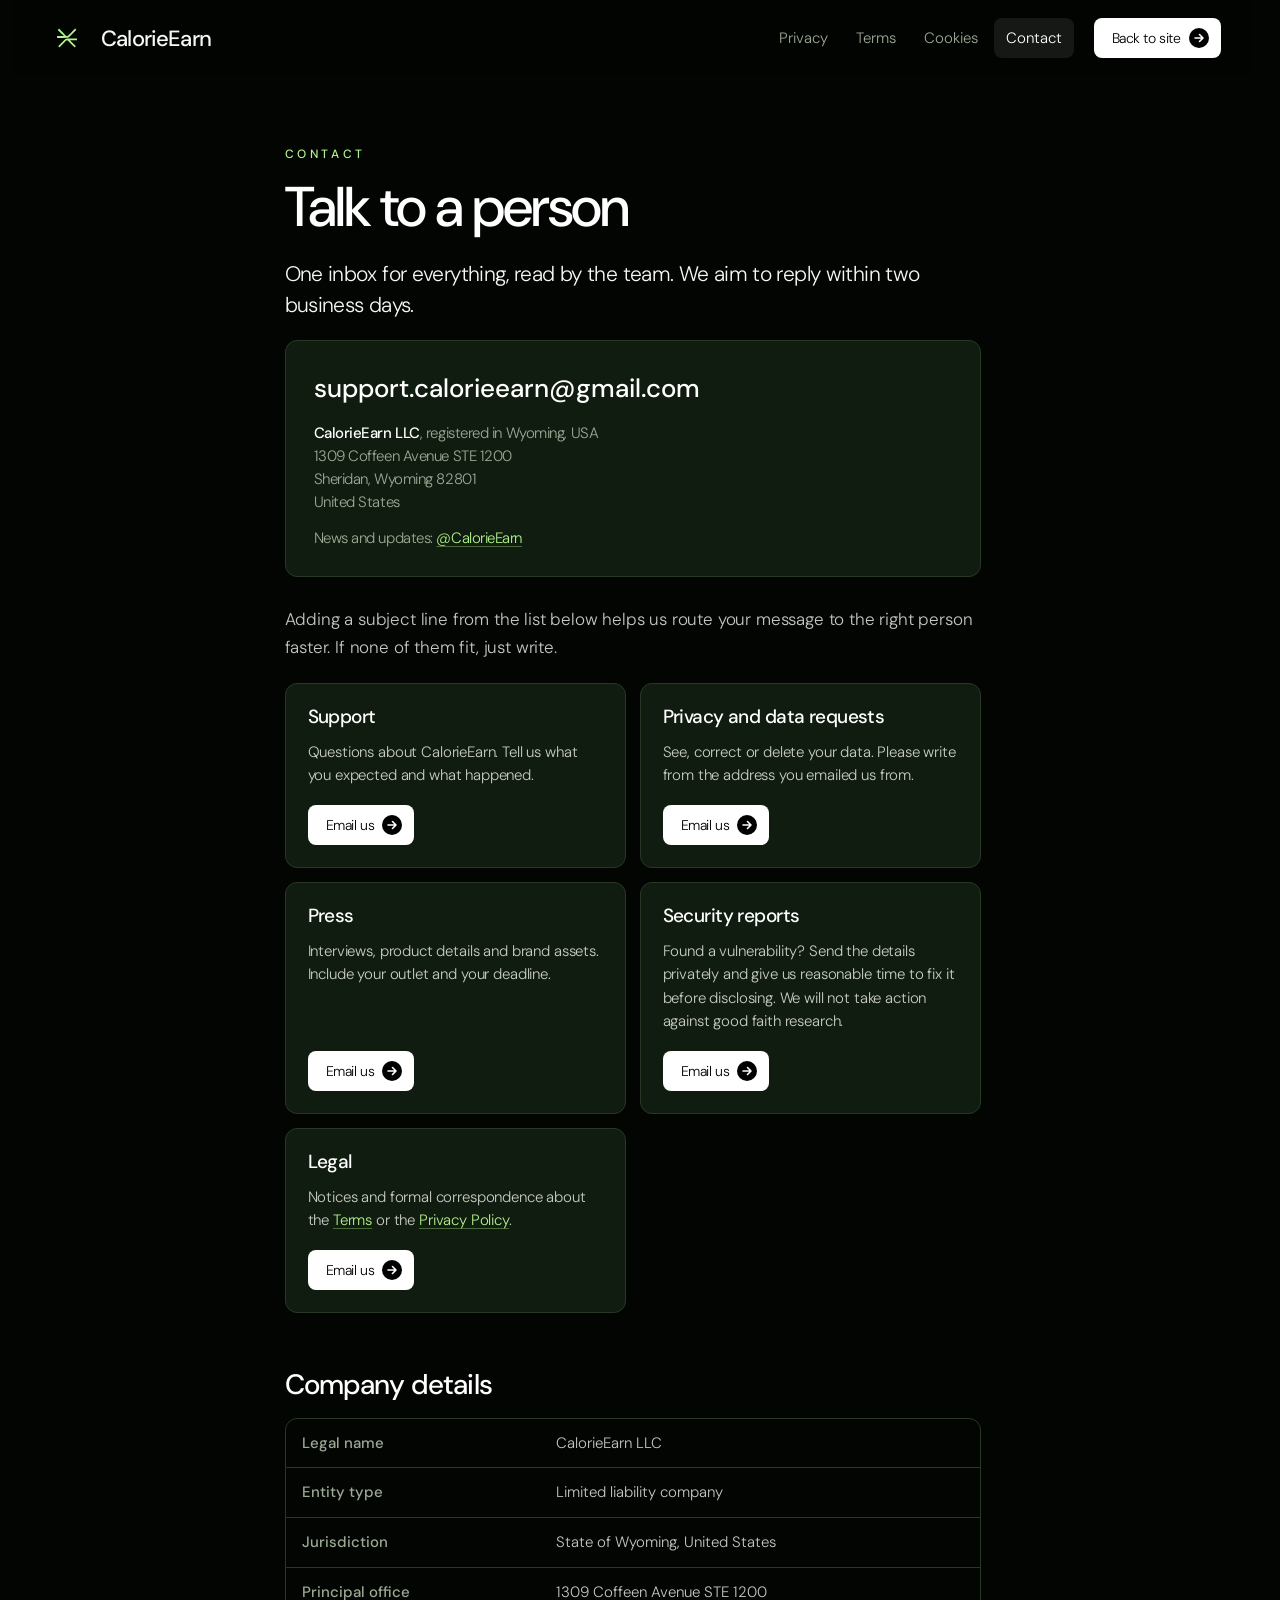
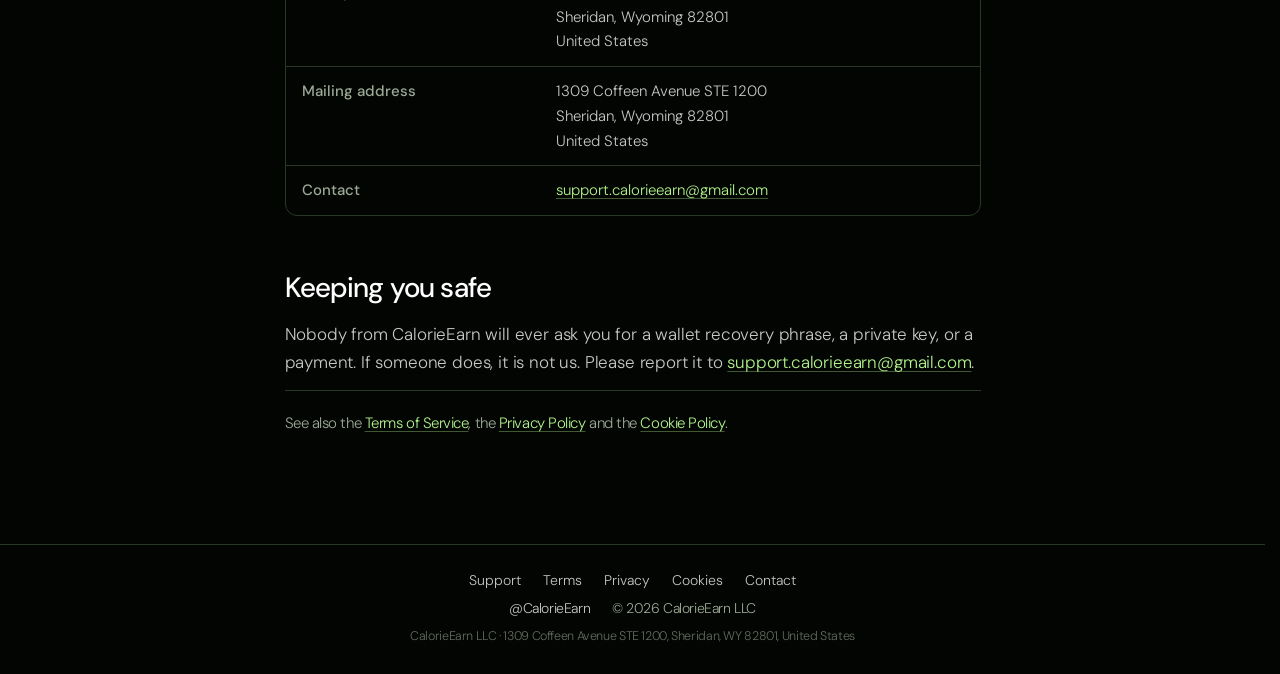
==== contact.html @ 096e0df4 "Legal pages, download buttons, CA off the navbar, clean URLs - Terms, Privacy, Cookies and Contact p" ====
<!doctype html>
<html lang="en">
<head>
<meta charset="utf-8">
<meta name="viewport" content="width=device-width,initial-scale=1">
<title>Contact · CalorieEarn</title>
<meta name="description" content="How to reach CalorieEarn LLC.">
<link rel="icon" href="/assets/logo.jpg">
<link rel="preconnect" href="https://fonts.googleapis.com">
<link rel="preconnect" href="https://fonts.gstatic.com" crossorigin>
<link href="https://fonts.googleapis.com/css2?family=DM+Sans:wght@300;400;500;600&family=Inter:wght@400;500;600;700&display=swap" rel="stylesheet">
<link rel="stylesheet" href="/css/style.css">
<link rel="stylesheet" href="/css/legal.css">
</head>
<body class="legal">
<svg width="0" height="0" style="position:absolute" aria-hidden="true">
  <symbol id="ce-mark" viewBox="0 0 1000 1000"><path d="M830.1 102.7C790.6 142.7, 738.6 195.2, 714.6 219.4C690.7 243.6, 648.1 286.8, 620.0 315.4C538.1 398.9, 543.6 393.9, 527.4 399.7C501.5 409.0, 478.5 406.4, 456.5 391.6C449.4 386.8, 425.3 362.8, 371.7 306.9C356.3 290.8, 316.3 250.3, 259.8 193.3C220.5 153.7, 180.3 112.7, 119.1 49.8C104.2 34.5, 100.8 32.0, 97.2 33.4C95.9 33.9, 82.2 47.2, 66.6 63.1C43.2 86.9, 38.2 92.5, 38.2 95.0C38.2 98.8, 53.3 114.8, 109.4 170.4C129.7 190.5, 153.7 214.4, 162.7 223.6C171.8 232.8, 213.9 275.3, 256.4 317.9C300.5 362.2, 333.9 396.6, 334.3 398.1C335.3 401.9, 332.6 404.1, 325.8 405.2C322.6 405.7, 252.2 405.7, 169.3 405.2C86.4 404.7, 15.9 404.6, 12.6 405.1C0.6 406.6, 0.0 409.2, 0.2 456.7L0.3 489.7 3.1 492.5L5.9 495.3 263.7 494.4L521.5 493.6 528.4 491.0C532.2 489.5, 538.6 488.0, 542.6 487.6C546.5 487.2, 551.8 486.0, 554.2 484.9C599.9 464.5, 580.5 481.7, 761.1 301.3C829.7 232.7, 904.1 158.4, 926.4 136.2C961.2 101.6, 967.0 95.4, 967.0 92.6C967.0 89.1, 967.0 89.1, 926.5 47.8C911.3 32.3, 908.7 30.0, 905.6 30.0C902.4 30.0, 894.8 37.4, 830.1 102.7M489.7 530.9C486.9 531.4, 482.8 532.6, 480.6 533.6C478.3 534.5, 472.8 535.8, 468.2 536.3C463.6 536.9, 457.8 538.4, 455.4 539.6C452.9 540.8, 449.2 542.2, 447.0 542.7C444.8 543.2, 438.3 546.0, 432.4 548.9C410.3 560.1, 405.6 564.1, 350.3 618.5C321.7 646.6, 285.7 682.0, 270.3 697.1C243.6 723.4, 211.6 755.1, 109.0 856.9C63.0 902.6, 62.9 902.7, 62.9 907.3C62.9 912.0, 63.3 912.4, 89.0 938.2C115.8 965.1, 120.2 968.6, 124.9 966.8C126.3 966.2, 141.1 951.9, 157.8 935.0C174.5 918.2, 223.8 868.6, 267.3 825.0C310.9 781.4, 371.7 720.4, 402.6 689.4C433.5 658.4, 460.8 631.8, 463.3 630.4C484.6 618.0, 504.1 615.7, 524.8 623.3C530.8 625.5, 537.9 628.6, 540.5 630.1C546.1 633.4, 588.5 675.4, 660.9 749.4C689.3 778.4, 723.0 812.5, 735.8 825.1C758.6 847.7, 803.4 893.4, 826.6 917.8C873.8 967.1, 876.8 970.0, 881.5 970.0C884.5 970.0, 916.3 939.7, 931.8 921.9C943.9 908.1, 943.9 907.9, 918.5 883.9C902.1 868.4, 838.2 805.3, 830.1 796.5C822.1 787.9, 778.1 743.1, 746.8 711.8C688.8 653.6, 664.9 628.9, 663.7 625.8C661.8 620.6, 663.1 617.6, 668.0 616.3C670.8 615.5, 724.8 615.1, 831.8 615.1C933.6 615.1, 992.6 614.7, 994.4 614.0C999.7 612.0, 1000.0 609.4, 999.7 570.8C999.4 536.6, 999.3 534.7, 997.2 532.6C995.0 530.3, 993.4 530.3, 744.9 530.2C607.3 530.1, 492.5 530.4, 489.7 530.9"/></symbol>
  <symbol id="arrow" viewBox="0 0 20 20"><path d="M6 10h8m-3.5-3.5L14 10l-3.5 3.5" fill="none" stroke="currentColor" stroke-width="1.6" stroke-linecap="round" stroke-linejoin="round"/></symbol>
</svg>
<a class="skip" href="#doc">Skip to content</a>
<header class="legal-top">
  <a class="brand" href="/" aria-label="CalorieEarn home"><span class="brand-ring" aria-hidden="true"><svg class="brand-mark" viewBox="0 0 1000 1000"><use href="#ce-mark"/></svg></span><span class="brand-name">CalorieEarn</span></a>
  <nav class="legal-nav" aria-label="Legal"><a href="/privacy">Privacy</a><a href="/terms">Terms</a><a href="/cookies">Cookies</a><a href="/contact" aria-current="page">Contact</a></nav>
  <a class="btn btn-light" href="/"><span class="btn-label">Back to site</span><span class="btn-ico"><svg><use href="#arrow"/></svg><svg><use href="#arrow"/></svg></span></a>
</header>

<main class="doc" id="doc">

  <p class="eyebrow">Contact</p>
  <h1>Talk to a person</h1>

  <p class="standfirst">
    One inbox for everything, read by the team. We aim to reply within two
    business days.
  </p>

  <div class="inbox">
    <a class="address" href="mailto:support.calorieearn@gmail.com">support.calorieearn@gmail.com</a>
    <p class="entity">
      <strong>CalorieEarn LLC</strong>, registered in Wyoming, USA<br>
      1309 Coffeen Avenue STE 1200<br>
      Sheridan, Wyoming 82801<br>
      United States
    </p>
    <p class="entity">
      News and updates: <a href="https://x.com/CalorieEarn" rel="me noopener" target="_blank">@CalorieEarn</a>
    </p>
  </div>

  <p>
    Adding a subject line from the list below helps us route your message to the
    right person faster. If none of them fit, just write.
  </p>

  <div class="routes">
    <div class="route">
      <h3>Support</h3>
      <p>
        Questions about CalorieEarn. Tell us what you expected and what happened.
      </p>
      <a class="btn btn-light" href="mailto:support.calorieearn@gmail.com?subject=Support"><span class="btn-label">Email us</span><span class="btn-ico"><svg><use href="#arrow"/></svg><svg><use href="#arrow"/></svg></span></a>
    </div>
    <div class="route">
      <h3>Privacy and data requests</h3>
      <p>
        See, correct or delete your data. Please write from the address you emailed us from.
      </p>
      <a class="btn btn-light" href="mailto:support.calorieearn@gmail.com?subject=Privacy%20request"><span class="btn-label">Email us</span><span class="btn-ico"><svg><use href="#arrow"/></svg><svg><use href="#arrow"/></svg></span></a>
    </div>
    <div class="route">
      <h3>Press</h3>
      <p>
        Interviews, product details and brand assets. Include your outlet and your deadline.
      </p>
      <a class="btn btn-light" href="mailto:support.calorieearn@gmail.com?subject=Press"><span class="btn-label">Email us</span><span class="btn-ico"><svg><use href="#arrow"/></svg><svg><use href="#arrow"/></svg></span></a>
    </div>
    <div class="route">
      <h3>Security reports</h3>
      <p>
        Found a vulnerability? Send the details privately and give us reasonable time to fix it before disclosing. We will not take action against good faith research.
      </p>
      <a class="btn btn-light" href="mailto:support.calorieearn@gmail.com?subject=Security%20report"><span class="btn-label">Email us</span><span class="btn-ico"><svg><use href="#arrow"/></svg><svg><use href="#arrow"/></svg></span></a>
    </div>
    <div class="route">
      <h3>Legal</h3>
      <p>
        Notices and formal correspondence about the <a href="/terms">Terms</a> or the <a href="/privacy">Privacy Policy</a>.
      </p>
      <a class="btn btn-light" href="mailto:support.calorieearn@gmail.com?subject=Legal"><span class="btn-label">Email us</span><span class="btn-ico"><svg><use href="#arrow"/></svg><svg><use href="#arrow"/></svg></span></a>
    </div>
  </div>

  <h2 id="company">Company details</h2>
  <div class="table-wrap">
    <table>
      <tbody>
        <tr><th>Legal name</th><td>CalorieEarn LLC</td></tr>
        <tr><th>Entity type</th><td>Limited liability company</td></tr>
        <tr><th>Jurisdiction</th><td>State of Wyoming, United States</td></tr>
        <tr><th>Principal office</th><td>1309 Coffeen Avenue STE 1200<br>Sheridan, Wyoming 82801<br>United States</td></tr>
        <tr><th>Mailing address</th><td>1309 Coffeen Avenue STE 1200<br>Sheridan, Wyoming 82801<br>United States</td></tr>
        <tr><th>Contact</th><td><a href="mailto:support.calorieearn@gmail.com">support.calorieearn@gmail.com</a></td></tr>
      </tbody>
    </table>
  </div>

  <h2 id="notfound">Keeping you safe</h2>
  <p>
    Nobody from CalorieEarn will ever ask you for a wallet recovery phrase, a private
    key, or a payment.
    If someone does, it is not us. Please report it to
    <a href="mailto:support.calorieearn@gmail.com?subject=Impersonation">support.calorieearn@gmail.com</a>.
  </p>

  <p class="doc-foot">
    See also the <a href="/terms">Terms of Service</a>, the
    <a href="/privacy">Privacy Policy</a> and the
    <a href="/cookies">Cookie Policy</a>.
  </p>

</main>

<footer class="foot legal-foot">
  <div class="wrap foot-bottom">
    <nav class="legal-links" aria-label="Legal">
      <a href="mailto:support.calorieearn@gmail.com">Support</a>
      <a href="/terms">Terms</a>
      <a href="/privacy">Privacy</a>
      <a href="/cookies">Cookies</a>
      <a href="/contact">Contact</a>
    </nav>
    <p><a href="https://x.com/CalorieEarn" target="_blank" rel="noopener">@CalorieEarn</a><span>© 2026 CalorieEarn LLC</span></p>
    <p class="legal-addr">CalorieEarn LLC · 1309 Coffeen Avenue STE 1200, Sheridan, WY 82801, United States</p>
  </div>
</footer>
</body>
</html>
---- css/style.css ----
/* ==========================================================
   CalorieEarn — landing page
   Type + buttons follow paceearn.run (DM Sans, 8px buttons)
   ========================================================== */

:root{
  --bg:#030503;
  --card:#111C10;
  --accent:#B1F58C;
  --text:#F6F8F4;
  --muted:#9CA995;
  --dim:rgba(156,169,149,.62);
  --line:#283824;
  --accent-soft:rgba(177,245,140,.14);
  --ease:cubic-bezier(.2,.8,.2,1);
  --nav-h:68px;
}

*{box-sizing:border-box;margin:0;padding:0}
/* scrollbar space is always reserved, so the page doesn't shift sideways when the intro unlocks scrolling */
html{background:var(--bg);-webkit-text-size-adjust:100%;overflow-x:clip;scrollbar-gutter:stable}
body{background:var(--bg);color:var(--text);font-family:"DM Sans",system-ui,sans-serif;font-weight:300;-webkit-font-smoothing:antialiased;overflow-x:clip}
img,svg{display:block}
a{color:inherit}
ul,ol{list-style:none}
::selection{background:var(--accent);color:var(--bg)}

.wrap{max-width:1240px;margin:0 auto;padding:0 32px}
.center{text-align:center}

/* ---------- Type (Pace scale) ---------- */
h1{font-size:80px;line-height:1;font-weight:500;letter-spacing:-.03em}
h2{font-size:48px;line-height:1.1;font-weight:500;letter-spacing:-.03em}
h3{font-size:28px;line-height:1.2;font-weight:500;letter-spacing:-.03em}
.eyebrow{font-size:12px;line-height:1;font-weight:500;letter-spacing:.3em;text-transform:uppercase;color:var(--accent);margin-bottom:20px}
.lead{font-size:20px;line-height:1.2;font-weight:300;letter-spacing:-.03em;color:var(--muted)}
p{font-size:16px;line-height:1.35;font-weight:300;letter-spacing:-.03em;color:var(--muted)}

/* ---------- Buttons (Pace shape; CalorieEarn hover: colour fills up from the bottom, arrow turns ↗) ---------- */
.btn{position:relative;display:inline-flex;align-items:center;justify-content:center;gap:8px;height:48px;padding:16px 16px 16px 24px;border-radius:8px;font:300 16px/1 "DM Sans",sans-serif;letter-spacing:-.03em;text-decoration:none;white-space:nowrap;overflow:hidden;isolation:isolate;transition:color .35s var(--ease),transform .25s var(--ease)}
.btn::after{content:"";position:absolute;inset:0;z-index:-1;transform:translateY(101%);transition:transform .5s var(--ease)}
.btn-label{position:relative}
.btn-ico{position:relative;width:20px;height:20px;border-radius:50%;flex:none;display:flex;align-items:center;justify-content:center;transition:background .35s var(--ease),color .35s var(--ease)}
.btn-ico svg{width:20px;height:20px;transition:transform .5s var(--ease)}
.btn-ico svg+svg{display:none}
.btn:hover::after{transform:translateY(0)}
.btn:hover .btn-ico svg{transform:rotate(-45deg)}
.btn:active{transform:scale(.97)}
.btn:focus-visible{outline:2px solid var(--accent);outline-offset:3px}

.btn-light{background:#fff;color:#000}
.btn-light::after{background:var(--accent)}
.btn-light .btn-ico{background:#000;color:#fff}
.btn-accent{background:var(--accent);color:var(--bg)}
.btn-accent::after{background:#fff}
.btn-accent .btn-ico{background:var(--bg);color:var(--accent)}
.btn-ghost{background:rgba(255,255,255,.1);color:#fff}
.btn-ghost::after{background:var(--accent)}
.btn-ghost:hover{color:var(--bg)}
.btn-ghost .btn-ico{color:#fff}
.btn-ghost:hover .btn-ico{background:var(--bg);color:var(--accent)}
.btn-row{display:flex;flex-wrap:wrap;gap:12px}
.btn-row.center{justify-content:center}

/* ---------- Nav: floats free at the top, morphs into a compact "island" capsule once you scroll ---------- */
.nav{position:fixed;inset:0 0 auto;z-index:50;display:flex;justify-content:center;pointer-events:none}
.nav-in{pointer-events:auto;width:100%;max-width:1240px;height:var(--nav-h);margin-top:0;padding:0 32px;display:flex;align-items:center;justify-content:space-between;gap:24px;border:1px solid transparent;border-radius:28px;background:rgba(10,18,9,0);transition:max-width .7s var(--ease),height .6s var(--ease),margin-top .6s var(--ease),padding .6s var(--ease),background-color .5s ease,border-color .5s ease}
.nav.compact .nav-in{max-width:1240px;height:58px;margin-top:12px;padding:0 8px 0 10px;background:rgba(10,18,9,.96);border-color:var(--line)}
.nav .btn{height:40px;padding:12px 12px 12px 18px;font-size:14px}
.menu{display:flex;align-items:center;gap:10px}
.links{margin-right:6px}
.links{display:flex}
.links a{position:relative;padding:12px 12px;font-size:16px;line-height:16px;font-weight:300;letter-spacing:-.03em;color:var(--muted);text-decoration:none;transition:color .25s ease}
.links a::after{content:"";position:absolute;left:12px;right:12px;bottom:5px;height:1.5px;border-radius:1px;background:var(--accent);transform:scaleX(0);transform-origin:right;transition:transform .45s var(--ease)}
.links a:hover,.links a.active{color:#fff}
.links a:hover::after,.links a.active::after{transform:scaleX(1);transform-origin:left}
.links a:focus-visible{outline:2px solid var(--accent);outline-offset:-2px}

.brand{display:flex;align-items:center;gap:12px;font-size:22px;font-weight:500;letter-spacing:-.03em;text-decoration:none}
.brand img{width:30px;height:30px;border-radius:8px}
.brand:focus-visible{outline:2px solid var(--accent);outline-offset:4px;border-radius:8px}
/* scroll progress: a ring around the logo, like the app's calorie ring */
.brand-ring{position:relative;width:44px;height:44px;flex:none;display:flex;align-items:center;justify-content:center}
.brand-ring img{width:30px;height:30px;border-radius:50%}
/* the logo mark on its own: just the crossing-arrow lines, no tile behind them */
.brand-ring .brand-mark{position:static;width:20px;height:20px;transform:none;fill:var(--accent)}
.nav.compact .brand-name{font-size:19px}
.brand-name{transition:font-size .5s var(--ease)}

.burger{display:none;position:relative;width:44px;height:44px;border-radius:22px;border:1px solid rgba(255,255,255,.1);background:rgba(255,255,255,.06);cursor:pointer}
.burger i{position:absolute;left:13px;width:18px;height:1.5px;background:#fff;border-radius:2px;transition:transform .4s var(--ease),top .4s var(--ease)}
.burger i:first-child{top:17px}
.burger i:last-child{top:25px}
.nav.open .burger i:first-child{top:21px;transform:rotate(45deg)}
.nav.open .burger i:last-child{top:21px;transform:rotate(-45deg)}
.burger:focus-visible{outline:2px solid var(--accent);outline-offset:3px}
.sheet{display:none}

/* Contract address: short in the pill, full address in a drop-down on hover, copies on click */
.ca{position:relative;flex:none;display:inline-flex;align-items:center;gap:9px;height:40px;padding:0 13px 0 5px;border-radius:20px;border:1px solid rgba(177,245,140,.22);background:rgba(177,245,140,.06);color:var(--text);font:400 14px/1 "DM Sans",sans-serif;letter-spacing:-.01em;font-variant-numeric:tabular-nums;cursor:pointer;transition:border-color .3s ease,background-color .3s ease,color .3s ease}
.ca-tag{height:30px;padding:0 10px;border-radius:15px;display:flex;align-items:center;background:var(--accent);color:var(--bg);font-size:11px;font-weight:600;letter-spacing:.12em;transition:background-color .3s ease,color .3s ease}
.ca-v{min-width:5.2em;color:var(--muted);transition:color .3s ease}
.ca-ico{position:relative;width:16px;height:16px;color:var(--muted)}
.ca-ico svg{position:absolute;inset:0;width:16px;height:16px;transition:transform .4s var(--ease),opacity .25s ease}
.ca .i-tick{opacity:0;transform:scale(.3) rotate(-30deg)}
.ca:hover{border-color:rgba(177,245,140,.6);background:rgba(177,245,140,.1)}
.ca:hover .ca-v{color:var(--text)}
.ca:focus-visible{outline:2px solid var(--accent);outline-offset:3px}
.ca.copied{background:var(--accent);border-color:var(--accent)}
.ca.copied .ca-tag{background:var(--bg);color:var(--accent)}
.ca.copied .ca-v,.ca.copied .ca-ico{color:var(--bg)}
.ca.copied .i-copy{opacity:0;transform:scale(.3)}
.ca.copied .i-tick{opacity:1;transform:none}
.sheet-row{display:flex;align-items:center;gap:10px;margin-top:16px}
.foot-icons{display:flex;gap:10px}

.icon-btn{position:relative;display:inline-flex;align-items:center;justify-content:center;width:40px;height:40px;border-radius:50%;background:rgba(255,255,255,.1);color:#fff;overflow:hidden;transition:background .25s ease,transform .35s var(--ease)}
.icon-btn svg{width:18px;height:18px;transition:transform .45s var(--ease)}
.icon-btn:hover{background:rgba(255,255,255,.18);transform:translateY(-2px)}
.icon-btn:hover svg{transform:scale(1.18) rotate(-8deg)}
.icon-btn:focus-visible{outline:2px solid var(--accent);outline-offset:3px}

/* The 3D phone's canvas: fixed over the page, fades in once the model is loaded */
/* sized to a box around the phone and moved with it by js/phone3d.js (translate) */
.stage{position:fixed;left:0;top:0;z-index:2;pointer-events:none;opacity:0;transform:scale(.96);transition:opacity 1.2s ease,transform 1.4s var(--ease)}
.stage.is-in{opacity:1;transform:none}
main,.foot{position:relative;z-index:1}

/* ==========================================================
   HERO
   ========================================================== */
/* no overflow clip: the hero's light continues past its bottom edge and fades out into How it works */
.hero{position:relative;min-height:100vh;min-height:100svh;display:flex;align-items:center;padding:calc(var(--nav-h) + 40px) 0 80px}
.hero>.wrap{position:relative;z-index:1}
.hero-in{width:100%}
.hero .col{max-width:640px}
.hero h1{margin:24px 0 28px}
.hero .lead{max-width:30em;margin-bottom:40px}
.status-pill{display:inline-flex;align-items:center;gap:10px;height:32px;padding:0 14px;border-radius:999px;background:rgba(255,255,255,.05);border:1px solid rgba(255,255,255,.1);font-size:14px;font-weight:400;letter-spacing:-.02em;color:var(--muted)}
.status-pill b{position:relative;width:7px;height:7px;border-radius:50%;background:var(--accent)}
/* ping ring: scale + opacity only (compositor), not an animated box-shadow (repaints every frame) */
.status-pill b::after{content:"";position:absolute;inset:0;border-radius:50%;background:var(--accent);animation:ping 2.4s var(--ease) infinite}
@keyframes ping{0%{transform:scale(1);opacity:.55}70%,100%{transform:scale(3.4);opacity:0}}

/* ==========================================================
   SECTIONS — text on one side, the phone flies on the other
   ========================================================== */
.sec{position:relative;padding:260px 0}
.col{max-width:540px}
.col.right{margin-left:auto}
.col h2{margin-bottom:24px}
.col .lead+.lead{margin-top:18px}
.col .lead+.ticks,.col h2+.ticks{margin-top:32px}

/* How it works: pinned while scrolling walks the four steps */
.how{position:relative;height:500vh}
.how-pin{position:sticky;top:0;height:100vh;height:100svh;display:flex;align-items:center;padding-top:var(--nav-h)}
.how-pin>.wrap{width:100%}
.how .col{max-width:640px}
.loop{position:relative;margin-top:44px}
.loop-line{position:absolute;left:21px;width:2px;top:var(--lt,22px);height:var(--lh,0px);border-radius:2px;background:var(--line)}
.loop-line i{position:absolute;inset:0;border-radius:2px;background:var(--accent);transform-origin:top;transform:scaleY(var(--fill,0))}
.loop li{position:relative;display:grid;grid-template-columns:44px 1fr;gap:22px;align-items:start;padding:14px 0}
.loop .n{position:relative;z-index:1;width:44px;height:44px;border-radius:50%;background:var(--bg);border:1px solid var(--line);display:flex;align-items:center;justify-content:center;font-size:16px;font-weight:500;color:var(--dim);transition:background .45s ease,border-color .45s ease,color .45s ease,transform .5s var(--ease)}
.loop h3{font-size:28px;line-height:44px;color:rgba(246,248,244,.32);transition:color .45s ease}
.loop .d{display:grid;grid-template-rows:0fr;transition:grid-template-rows .55s var(--ease)}
.loop .d>p{overflow:hidden;font-size:18px;opacity:0;transform:translateY(-6px);transition:opacity .35s ease,transform .5s var(--ease)}
.loop li.done .n{border-color:var(--accent);color:var(--accent)}
.loop li.done h3{color:rgba(246,248,244,.55)}
.loop li.on .n{background:var(--accent);border-color:var(--accent);color:var(--bg);transform:scale(1.12)}
.loop li.on h3{color:var(--text)}
.loop li.on .d{grid-template-rows:1fr}
.loop li.on .d>p{opacity:1;transform:none;transition-delay:.08s}

.ticks{display:flex;flex-direction:column;gap:14px}
.ticks li{position:relative;padding-left:30px;font-size:18px;line-height:1.35;letter-spacing:-.03em;color:var(--text)}
.ticks li::before{content:"";position:absolute;left:0;top:.62em;width:16px;height:2px;border-radius:1px;background:var(--accent)}

.fine{margin-top:28px;font-size:14px;color:var(--dim)}

.final{padding-bottom:200px}
.final-spot{height:min(52vh,520px);margin:0 auto 48px}
.m-spot{display:none}
.final h2{font-size:64px;line-height:1.02;max-width:14em;margin:28px auto 22px}
.final .lead{max-width:32em;margin:0 auto 40px}


/* ==========================================================
   VISUALS: cards, compare (flat: solid fills + 1px borders, no glows or shadows)
   (all animation is transform/opacity only, so it stays on the compositor)
   ========================================================== */
.hero h1 .g{color:var(--accent)}


/* small cards with an icon */
.minis{display:grid;gap:12px;margin-top:36px}
.minis.three{grid-template-columns:repeat(3,1fr)}
.minis.two{grid-template-columns:repeat(2,1fr)}
.mini{position:relative;display:flex;flex-direction:column;gap:16px;padding:20px;border-radius:18px;background:var(--card);border:1px solid var(--line);transition:border-color .35s ease,background-color .35s ease}
.mini.row{flex-direction:row;align-items:center;gap:16px}
.mini b{font-size:17px;line-height:1.25;font-weight:500;letter-spacing:-.02em;color:var(--text)}
.mini small{display:block;margin-top:4px;font-size:14px;line-height:1.35;color:var(--muted);letter-spacing:-.01em}
.mi{flex:none;width:42px;height:42px;border-radius:12px;display:flex;align-items:center;justify-content:center;background:var(--accent-soft);color:var(--accent);transition:transform .5s var(--ease),background-color .35s ease,color .35s ease}
.mi svg{width:21px;height:21px}
.mini:hover{border-color:rgba(177,245,140,.4)}
.mini:hover .mi{transform:scale(1.08) rotate(-6deg);background:var(--accent);color:var(--bg)}

/* rewarded for / not for */
.compare{display:grid;grid-template-columns:1fr 1fr;gap:12px;margin:32px 0 30px}
.cmp{padding:20px 22px;border-radius:18px;border:1px solid var(--line);background:var(--card)}
.cmp.yes{border-color:rgba(177,245,140,.45)}
.cmp-h{display:block;margin-bottom:14px;font-size:12px;font-weight:500;letter-spacing:.24em;text-transform:uppercase;color:var(--muted)}
.cmp.yes .cmp-h{color:var(--accent)}
.cmp li{position:relative;padding:7px 0 7px 26px;font-size:16px;line-height:1.3;letter-spacing:-.02em;color:var(--text)}
.cmp li::before{content:"";position:absolute;left:0;top:9px;width:16px;height:16px;border-radius:50%;background:var(--accent) url("data:image/svg+xml,%3Csvg xmlns='http://www.w3.org/2000/svg' viewBox='0 0 20 20'%3E%3Cpath d='m6 10.5 2.6 2.6L14 7.6' fill='none' stroke='%23030503' stroke-width='2.2' stroke-linecap='round' stroke-linejoin='round'/%3E%3C/svg%3E") center/16px no-repeat}
.cmp.no li{color:var(--muted);text-decoration:line-through;text-decoration-color:rgba(156,169,149,.45)}
.cmp.no li::before{background:rgba(255,255,255,.07) url("data:image/svg+xml,%3Csvg xmlns='http://www.w3.org/2000/svg' viewBox='0 0 20 20'%3E%3Cpath d='M7 7l6 6M13 7l-6 6' fill='none' stroke='%239CA995' stroke-width='1.8' stroke-linecap='round'/%3E%3C/svg%3E") center/16px no-repeat}

.minis.stack{grid-template-columns:1fr;margin-top:32px}

/* ---------- Text motion (Coldly's, without the blur) ---------- */
/* headings: words come in one after another */
.words-in .w{display:inline-block;opacity:0;transform:translateY(.25em);transition:opacity 1.1s var(--ease),transform 1.1s var(--ease);transition-delay:calc(var(--i) * 70ms)}
.words-in.in .w{opacity:1;transform:none}
/* section paragraphs: letters fill in as you scroll */
.fill .fw{display:inline-block;white-space:nowrap}
.fill .ch{opacity:var(--o,.2)}
/* key words: a green highlight sweeps in underneath */
.hl{font-style:normal;background:linear-gradient(transparent 62%,rgba(177,245,140,.28) 62%,rgba(177,245,140,.28) 92%,transparent 92%) no-repeat 0 0/0% 100%;transition:background-size 1.1s var(--ease) .9s}
.in .hl{background-size:100% 100%}


/* ---------- Background: tone shift per section + big faint line drawings ---------- */
/* a deep green layer whose opacity follows the scroll (set in main.js); body stays transparent so it shows */
body{background:transparent}
.bg-tone{position:fixed;inset:0;z-index:0;pointer-events:none;background:#081709;opacity:0;will-change:opacity}
/* each section's drawing sits on the phone's side, behind it, and drifts slowly (transform set in main.js) */
.sec>.wrap{position:relative;z-index:1}
.bg-art{position:absolute;z-index:0;top:50%;width:min(68vh,640px);height:auto;margin-top:calc(min(68vh,640px) / -2);color:rgba(177,245,140,.085);pointer-events:none;will-change:transform}
.bg-art.left{left:max(2vw,calc(50% - 620px))}
.bg-art.right{right:max(2vw,calc(50% - 620px))}


/* ---------- Intro: logo ring fills while the phone loads ---------- */
.intro{position:fixed;inset:0;z-index:100;display:flex;align-items:center;justify-content:center;background:var(--bg);transition:opacity .8s ease,visibility 0s linear .8s}
.intro.done{opacity:0;visibility:hidden}
.intro-ring{position:relative;width:120px;height:120px;display:flex;align-items:center;justify-content:center}
.intro-ring svg{position:absolute;inset:0;width:120px;height:120px;transform:rotate(-90deg)}
.intro-ring circle{fill:none;stroke-width:2.5}
.intro-ring .ring-track{stroke:var(--line)}
.intro-fill{stroke:var(--accent);stroke-linecap:round;stroke-dasharray:351.86;stroke-dashoffset:351.86}
.intro-ring img{width:72px;height:72px;border-radius:50%}
.intro-ring .intro-mark{position:static;width:64px;height:64px;transform:none;fill:var(--accent)}
html.intro-on,html.intro-on body{overflow:hidden}

/* ---------- Final: the actions you can actually take right now ---------- */
.final-actions{display:flex;justify-content:center;flex-wrap:wrap;gap:12px}
.btn-big{height:56px;padding:18px 18px 18px 22px;font-size:18px;gap:10px}
.btn-brand{width:18px;height:18px;flex:none}
.btn .btn-brand{position:relative}
.nav .nav-dl{padding:12px 16px 12px 14px;gap:7px}
.nav .nav-dl .btn-brand{width:16px;height:16px}
.btn-row-2{margin-top:12px}
.final-actions-2{margin-top:12px}
.final-ca{display:flex;flex-direction:column;align-items:center;gap:12px;margin-top:40px}
.final-ca-label{font-size:12px;font-weight:500;letter-spacing:.3em;text-transform:uppercase;color:var(--dim)}
.ca-big{height:52px;padding:0 18px 0 7px;border-radius:26px;font-size:16px}
.ca-big .ca-tag{height:38px;padding:0 13px;border-radius:19px;font-size:12px}
.ca-big .ca-v{min-width:0}

/* ==========================================================
   FOOTER
   ========================================================== */
.foot{border-top:1px solid var(--line);padding:110px 0 0;overflow:hidden}
.foot-hero{display:flex;align-items:center;gap:44px;margin-bottom:96px}
.foot-logo-wrap{position:relative;flex:none}
.foot-logo{position:relative;display:block;width:150px;height:150px;border-radius:36px;border:1px solid var(--line)}
.foot-tag{font-size:56px;line-height:1.02;font-weight:500;letter-spacing:-.035em;color:var(--text)}
.foot-tag span{color:var(--accent)}
.foot-top{display:grid;grid-template-columns:1.6fr 1fr 1fr;gap:48px}
.foot-brand{display:flex;flex-direction:column;align-items:flex-start;gap:20px}
.foot-brand p{max-width:26em;font-size:16px}
.foot-col{display:flex;flex-direction:column;gap:14px}
.foot-col h4{font-size:12px;line-height:1;font-weight:500;letter-spacing:.3em;text-transform:uppercase;color:var(--dim);margin-bottom:8px}
.foot-col a,.to-top{position:relative;align-self:flex-start;font-size:16px;letter-spacing:-.03em;color:var(--muted);text-decoration:none;transition:color .25s ease}
.foot-col a::after,.to-top::after{content:"";position:absolute;left:0;right:0;bottom:-3px;height:1px;background:currentColor;transform:scaleX(0);transform-origin:right;transition:transform .45s var(--ease)}
.foot-col a:hover,.to-top:hover{color:#fff}
.foot-col a:hover::after,.to-top:hover::after{transform:scaleX(1);transform-origin:left}
.foot-col a:focus-visible,.to-top:focus-visible{outline:2px solid var(--accent);outline-offset:3px}
.foot-note{margin-top:72px;padding-top:28px;padding-right:max(0px,calc(100% - 52em));border-top:1px solid var(--line);font-size:13px;color:var(--dim)}
.foot-credit{margin-top:12px;font-size:12px;color:var(--dim)}
.foot-credit a{color:inherit;text-decoration:underline;text-decoration-color:rgba(156,169,149,.35);text-underline-offset:2px;transition:color .25s ease}
.foot-credit a:hover{color:var(--text)}
.foot-bottom{display:flex;flex-direction:column;align-items:center;gap:10px;margin-top:72px;padding-top:28px;border-top:1px solid var(--line);padding-bottom:48px;font-size:14px;color:var(--muted);text-align:center}
.foot-bottom p,.legal-links{display:flex;flex-wrap:wrap;justify-content:center;gap:6px 22px;font-size:14px;color:var(--muted)}
.foot-bottom a{color:rgba(246,248,244,.8);text-decoration:none;transition:color .25s ease}
.foot-bottom a:hover{color:#fff}
.foot-bottom p.legal-addr{font-size:12.5px;color:var(--dim)}
.to-top{font-size:14px}
.to-top span{display:inline-block;transition:transform .35s var(--ease)}
.to-top:hover span{transform:translateY(-3px)}

/* ==========================================================
   Responsive
   ========================================================== */
@media (max-width:1100px){
  h1{font-size:64px}
}
@media (max-width:900px){
  .menu{display:none}
  .burger{display:block}
  .sheet{display:flex;flex-direction:column;gap:4px;position:fixed;left:0;right:0;top:var(--nav-h);padding:12px 16px 24px;background:rgba(3,5,3,.97);backdrop-filter:blur(14px);-webkit-backdrop-filter:blur(14px);border-bottom:1px solid var(--line);clip-path:inset(0 0 100% 0);visibility:hidden;transition:clip-path .55s var(--ease),visibility 0s linear .55s}
  .nav.open .sheet{clip-path:inset(0 0 0 0);visibility:visible;transition:clip-path .55s var(--ease)}
  .nav.open{background:rgba(3,5,3,.97)}
  .sheet a:not(.btn){padding:14px 0;font-size:28px;font-weight:500;letter-spacing:-.03em;text-decoration:none;border-bottom:1px solid var(--line);opacity:0;transform:translateY(-8px);transition:opacity .4s ease,transform .5s var(--ease)}
  .nav.open .sheet a:not(.btn){opacity:1;transform:none}
  .sheet a:nth-child(2){transition-delay:.04s}.sheet a:nth-child(3){transition-delay:.08s}.sheet a:nth-child(4){transition-delay:.12s}.sheet a:nth-child(5){transition-delay:.16s}
  .sheet .btn{margin-top:18px;align-self:flex-start;height:48px;padding:16px 16px 16px 24px;font-size:16px}
  .wrap{padding:0 16px}
  h1{font-size:44px}
  h2{font-size:36px}
  h3{font-size:24px}
  .lead{font-size:17px;line-height:1.3}
  .sec{padding:160px 0}
  .col.right{margin-left:0}
  .final h2{font-size:40px}
  .ticks li{font-size:16px}
  .foot{padding-top:64px}
  .foot-top{grid-template-columns:1fr 1fr;gap:40px 24px}
  .foot-brand{grid-column:1/-1}
  .foot-note{margin-top:48px}
  .nav-in{padding:0 16px}
  .nav.compact .nav-in{width:calc(100% - 20px);padding:0 6px 0 8px}
  .foot-hero{flex-direction:column;align-items:flex-start;gap:28px;margin-bottom:64px}
  .foot-logo{width:104px;height:104px;border-radius:26px}
  .foot-tag{font-size:38px}
  .final-actions{flex-direction:column;align-items:stretch;max-width:340px;margin:0 auto}
  .ca-big{max-width:100%;font-size:13px}
  .ca-big .ca-v{overflow:hidden;text-overflow:ellipsis;white-space:nowrap}
  .bg-art{width:86vw;margin-top:-43vw;left:7vw!important;right:auto!important;color:rgba(177,245,140,.06)}
  .minis.three{grid-template-columns:1fr 1fr 1fr;gap:8px}
  .minis.three .mini{padding:14px;gap:12px}
  .minis.three .mini b{font-size:14px}
  .compare{grid-template-columns:1fr}
  /* the 3D phone gets its own slot in each section instead of flying over the text (js/phone3d.js) */
  .m-spot{display:block;height:min(60svh,500px);margin:8px 0 40px}
  .hero{align-items:flex-start;padding-top:calc(var(--nav-h) + 28px)}
  .hero h1{margin:20px 0 0}
  .hero .m-spot{height:min(52svh,440px);margin:20px 0 28px}
  .how-pin{align-items:stretch;padding-bottom:20px}
  .how-pin>.wrap,.how .col{display:flex;flex-direction:column;height:100%}
  .how .eyebrow{margin-top:20px}
  .how .m-spot{flex:1 1 0;min-height:0;height:auto;margin:16px 0 4px}
  .loop{margin-top:0}
  .loop li{grid-template-columns:36px 1fr;gap:16px;padding:7px 0}
  .loop .n{width:36px;height:36px;font-size:14px}
  .loop h3{font-size:22px;line-height:36px}
  .loop .d>p{font-size:15px;line-height:1.35}
  .loop-line{left:17px}
}
/* short phones (SE size): give How it works' phone a bit more room */
@media (max-width:900px) and (max-height:720px){
  .how .eyebrow{display:none}
  .how h2{font-size:30px;margin-top:12px}
}

@media (prefers-reduced-motion:reduce){
  .intro{display:none}
  .words-in .w{opacity:1;transform:none}
  .hl{background-size:100% 100%}

  *,*::before,*::after{animation-duration:.01ms !important;animation-iteration-count:1 !important;transition-duration:.01ms !important;transition-delay:0s !important}
}
---- css/legal.css ----
/* Legal pages (terms, privacy, cookies, contact): one readable column in the site's type and colours */
body.legal{--soft:rgba(246,248,244,.8)}
.skip{position:absolute;left:-9999px;top:8px;padding:8px 12px;border-radius:8px;background:#fff;color:#000;z-index:60}
.skip:focus{left:12px}
.legal-top{position:sticky;top:0;z-index:50;display:flex;align-items:center;gap:20px;max-width:1240px;margin:0 auto;padding:16px 32px;background:rgba(3,5,3,.9)}
.legal-nav{display:flex;gap:4px;margin-left:auto}
.legal-nav a{padding:10px 12px;border-radius:8px;font-size:15px;color:var(--muted);text-decoration:none;transition:color .25s ease,background-color .25s ease}
.legal-nav a:hover{color:#fff}
.legal-nav a[aria-current]{color:#fff;background:rgba(255,255,255,.08)}
.legal-top .btn{height:40px;padding:12px 12px 12px 18px;font-size:14px}
.doc{max-width:760px;margin:0 auto;padding:72px 32px 110px;font-size:17px;line-height:1.65;color:var(--soft)}
.doc p:not([class]){font-size:17px;line-height:1.65;letter-spacing:-.01em;color:var(--soft)}
.doc .eyebrow{margin-bottom:18px}
.doc h1{font-size:56px;line-height:1.05;margin-bottom:22px;color:#fff}
.standfirst{font-size:21px;line-height:1.5;color:var(--text);margin-bottom:18px}
.meta{font-size:14px;color:var(--muted);margin-bottom:40px}
.doc a{color:var(--accent);text-decoration:underline;text-decoration-color:rgba(177,245,140,.35);text-underline-offset:3px}
.doc a:hover{text-decoration-color:var(--accent)}
.toc{padding:22px 26px;border-radius:12px;background:var(--card);border:1px solid var(--line);margin-bottom:56px}
.doc .toc h2{font-size:12px;font-weight:500;letter-spacing:.3em;text-transform:uppercase;color:var(--muted);margin:0 0 12px}
.toc ol{list-style:decimal;padding-left:20px;columns:2;column-gap:30px;font-size:15px}
.doc .toc li{margin:0;padding:4px 0;break-inside:avoid}
.doc .toc a{color:var(--soft);text-decoration:none}
.doc .toc a:hover{color:#fff}
.doc h2{font-size:28px;line-height:1.15;color:#fff;margin:56px 0 16px;scroll-margin-top:90px}
.doc h3{font-size:19px;color:#fff;margin-bottom:6px}
.doc p+p{margin-top:14px}
.doc ul{list-style:disc;padding-left:22px;margin:12px 0}
.doc li{margin:7px 0}
.doc strong{color:#fff;font-weight:500}
.callout{padding:20px 24px;border-radius:12px;background:var(--accent-soft);border:1px solid rgba(177,245,140,.35)}
.table-wrap{overflow-x:auto;margin:16px 0;border-radius:12px;border:1px solid var(--line)}
.doc table{width:100%;border-collapse:collapse;font-size:15px}
.doc th,.doc td{padding:12px 16px;text-align:left;vertical-align:top;border-bottom:1px solid var(--line)}
.doc tr:last-child th,.doc tr:last-child td{border-bottom:0}
.doc th{color:var(--muted);font-weight:500;white-space:nowrap}
.doc thead th{color:#fff}
.doc-foot{margin-top:56px;padding-top:22px;border-top:1px solid var(--line);font-size:15px;color:var(--muted)}
.inbox{padding:26px 28px;border-radius:12px;background:var(--card);border:1px solid var(--line);margin:8px 0 28px}
.doc .inbox .address{display:inline-block;font-size:26px;font-weight:500;color:#fff;text-decoration:none;margin-bottom:12px;word-break:break-all}
.inbox .entity{font-size:15px;line-height:1.55;color:var(--muted)}
.inbox .entity+.entity{margin-top:12px}
.routes{display:grid;grid-template-columns:1fr 1fr;gap:14px;margin:22px 0 10px}
.route{display:flex;flex-direction:column;gap:6px;padding:22px;border-radius:12px;background:var(--card);border:1px solid var(--line);font-size:15px}
.doc .route p{flex:1;margin-bottom:12px;font-size:15px;line-height:1.55}
.doc .route .btn{align-self:flex-start;height:40px;padding:12px 12px 12px 18px;font-size:14px;color:#000;text-decoration:none}
.foot.legal-foot{padding:0}
.legal-foot .foot-bottom{margin:0 auto;padding:26px 32px 30px;border-top:0}
@media (max-width:700px){
  .legal-top{padding:12px 16px;gap:10px;flex-wrap:wrap}
  .legal-nav{order:3;width:100%;margin:0;overflow-x:auto}
  .legal-top .btn{margin-left:auto}
  .doc{padding:44px 16px 80px;font-size:16px}
  .doc p:not([class]){font-size:16px}
  .doc h1{font-size:40px}
  .standfirst{font-size:18px}
  .toc ol{columns:1}
  .routes{grid-template-columns:1fr}
  .legal-foot .foot-bottom{padding:22px 16px 26px}
}
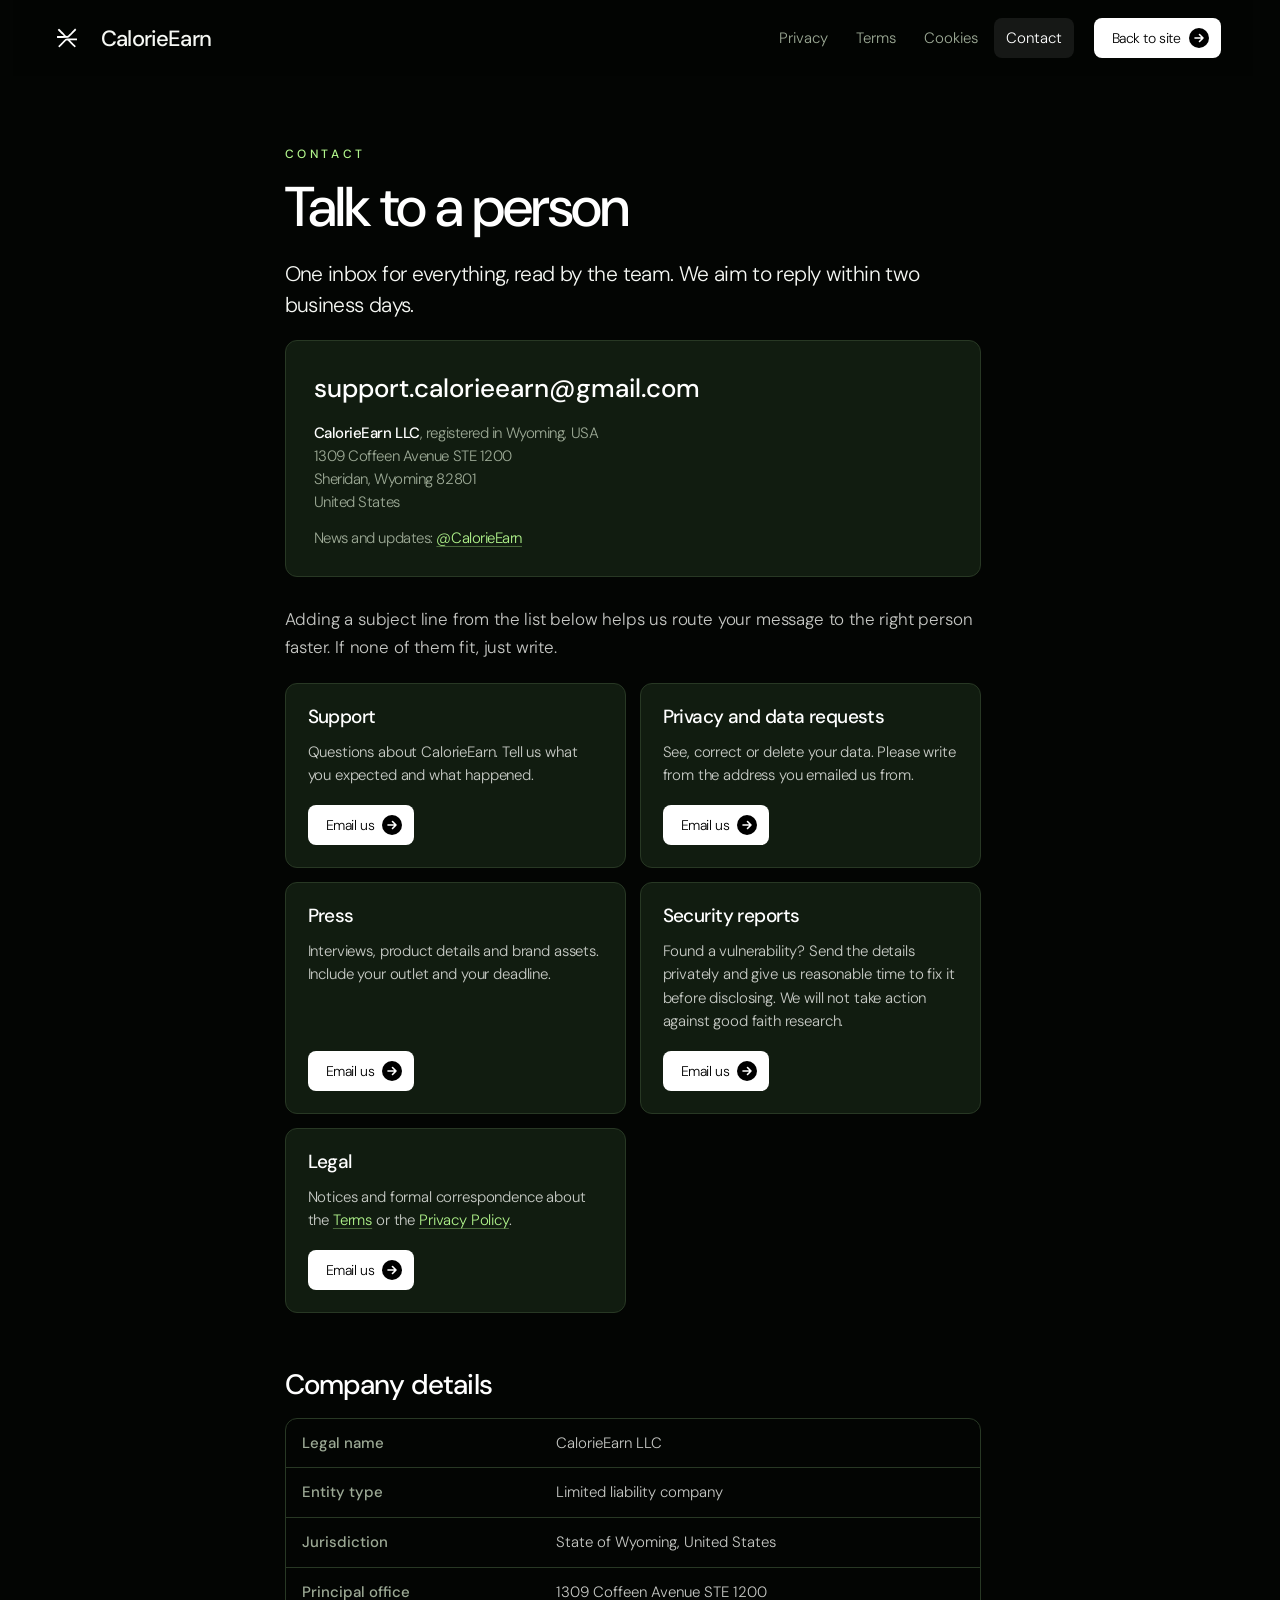
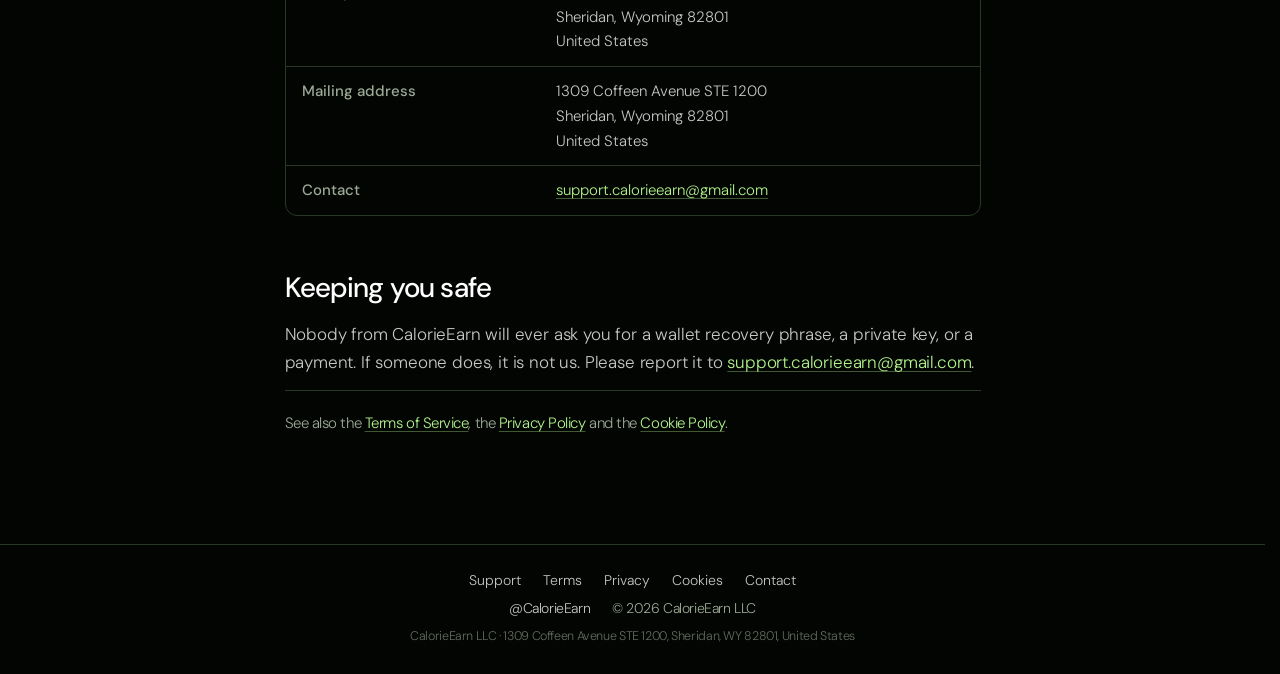
==== commit 31be5381: "Remove App Store wording; white loading screen; logo-mark favicon Co-Authored-By: Claude Opus 5.5 <n" ====
--- a/contact.html
+++ b/contact.html
@@ -5,7 +5,7 @@
 <meta name="viewport" content="width=device-width,initial-scale=1">
 <title>Contact · CalorieEarn</title>
 <meta name="description" content="How to reach CalorieEarn LLC.">
-<link rel="icon" href="/assets/logo.jpg">
+<link rel="icon" href="/assets/favicon.svg" type="image/svg+xml">
 <link rel="preconnect" href="https://fonts.googleapis.com">
 <link rel="preconnect" href="https://fonts.gstatic.com" crossorigin>
 <link href="https://fonts.googleapis.com/css2?family=DM+Sans:wght@300;400;500;600&family=Inter:wght@400;500;600;700&display=swap" rel="stylesheet">
--- a/css/style.css
+++ b/css/style.css
@@ -83,7 +83,7 @@
 .brand-ring{position:relative;width:44px;height:44px;flex:none;display:flex;align-items:center;justify-content:center}
 .brand-ring img{width:30px;height:30px;border-radius:50%}
 /* the logo mark on its own: just the crossing-arrow lines, no tile behind them */
-.brand-ring .brand-mark{position:static;width:20px;height:20px;transform:none;fill:var(--accent)}
+.brand-ring .brand-mark{position:static;width:20px;height:20px;transform:none;fill:#fff}
 .nav.compact .brand-name{font-size:19px}
 .brand-name{transition:font-size .5s var(--ease)}
 
@@ -110,6 +110,7 @@
 .ca.copied .ca-tag{background:var(--bg);color:var(--accent)}
 .ca.copied .ca-v,.ca.copied .ca-ico{color:var(--bg)}
 .ca.copied .i-copy{opacity:0;transform:scale(.3)}
+.hero-ca{margin-top:14px;max-width:100%}
 .ca.copied .i-tick{opacity:1;transform:none}
 .sheet-row{display:flex;align-items:center;gap:10px;margin-top:16px}
 .foot-icons{display:flex;gap:10px}
@@ -136,11 +137,6 @@
 .hero .col{max-width:640px}
 .hero h1{margin:24px 0 28px}
 .hero .lead{max-width:30em;margin-bottom:40px}
-.status-pill{display:inline-flex;align-items:center;gap:10px;height:32px;padding:0 14px;border-radius:999px;background:rgba(255,255,255,.05);border:1px solid rgba(255,255,255,.1);font-size:14px;font-weight:400;letter-spacing:-.02em;color:var(--muted)}
-.status-pill b{position:relative;width:7px;height:7px;border-radius:50%;background:var(--accent)}
-/* ping ring: scale + opacity only (compositor), not an animated box-shadow (repaints every frame) */
-.status-pill b::after{content:"";position:absolute;inset:0;border-radius:50%;background:var(--accent);animation:ping 2.4s var(--ease) infinite}
-@keyframes ping{0%{transform:scale(1);opacity:.55}70%,100%{transform:scale(3.4);opacity:0}}
 
 /* ==========================================================
    SECTIONS — text on one side, the phone flies on the other
@@ -247,10 +243,10 @@
 .intro-ring{position:relative;width:120px;height:120px;display:flex;align-items:center;justify-content:center}
 .intro-ring svg{position:absolute;inset:0;width:120px;height:120px;transform:rotate(-90deg)}
 .intro-ring circle{fill:none;stroke-width:2.5}
-.intro-ring .ring-track{stroke:var(--line)}
-.intro-fill{stroke:var(--accent);stroke-linecap:round;stroke-dasharray:351.86;stroke-dashoffset:351.86}
+.intro-ring .ring-track{stroke:rgba(255,255,255,.12)}
+.intro-fill{stroke:#fff;stroke-linecap:round;stroke-dasharray:351.86;stroke-dashoffset:351.86}
 .intro-ring img{width:72px;height:72px;border-radius:50%}
-.intro-ring .intro-mark{position:static;width:64px;height:64px;transform:none;fill:var(--accent)}
+.intro-ring .intro-mark{position:static;width:64px;height:64px;transform:none;fill:#fff}
 html.intro-on,html.intro-on body{overflow:hidden}
 
 /* ---------- Final: the actions you can actually take right now ---------- */
@@ -260,8 +256,6 @@
 .btn .btn-brand{position:relative}
 .nav .nav-dl{padding:12px 16px 12px 14px;gap:7px}
 .nav .nav-dl .btn-brand{width:16px;height:16px}
-.btn-row-2{margin-top:12px}
-.final-actions-2{margin-top:12px}
 .final-ca{display:flex;flex-direction:column;align-items:center;gap:12px;margin-top:40px}
 .final-ca-label{font-size:12px;font-weight:500;letter-spacing:.3em;text-transform:uppercase;color:var(--dim)}
 .ca-big{height:52px;padding:0 18px 0 7px;border-radius:26px;font-size:16px}
@@ -274,7 +268,7 @@
 .foot{border-top:1px solid var(--line);padding:110px 0 0;overflow:hidden}
 .foot-hero{display:flex;align-items:center;gap:44px;margin-bottom:96px}
 .foot-logo-wrap{position:relative;flex:none}
-.foot-logo{position:relative;display:block;width:150px;height:150px;border-radius:36px;border:1px solid var(--line)}
+.foot-logo{position:relative;display:block;width:150px;height:150px;fill:#fff}
 .foot-tag{font-size:56px;line-height:1.02;font-weight:500;letter-spacing:-.035em;color:var(--text)}
 .foot-tag span{color:var(--accent)}
 .foot-top{display:grid;grid-template-columns:1.6fr 1fr 1fr;gap:48px}
@@ -332,11 +326,12 @@
   .nav-in{padding:0 16px}
   .nav.compact .nav-in{width:calc(100% - 20px);padding:0 6px 0 8px}
   .foot-hero{flex-direction:column;align-items:flex-start;gap:28px;margin-bottom:64px}
-  .foot-logo{width:104px;height:104px;border-radius:26px}
+  .foot-logo{width:104px;height:104px}
   .foot-tag{font-size:38px}
   .final-actions{flex-direction:column;align-items:stretch;max-width:340px;margin:0 auto}
   .ca-big{max-width:100%;font-size:13px}
-  .ca-big .ca-v{overflow:hidden;text-overflow:ellipsis;white-space:nowrap}
+  .ca-big .ca-v,.hero-ca .ca-v{overflow:hidden;text-overflow:ellipsis;white-space:nowrap}
+  .hero-ca .ca-v{min-width:0}
   .bg-art{width:86vw;margin-top:-43vw;left:7vw!important;right:auto!important;color:rgba(177,245,140,.06)}
   .minis.three{grid-template-columns:1fr 1fr 1fr;gap:8px}
   .minis.three .mini{padding:14px;gap:12px}
